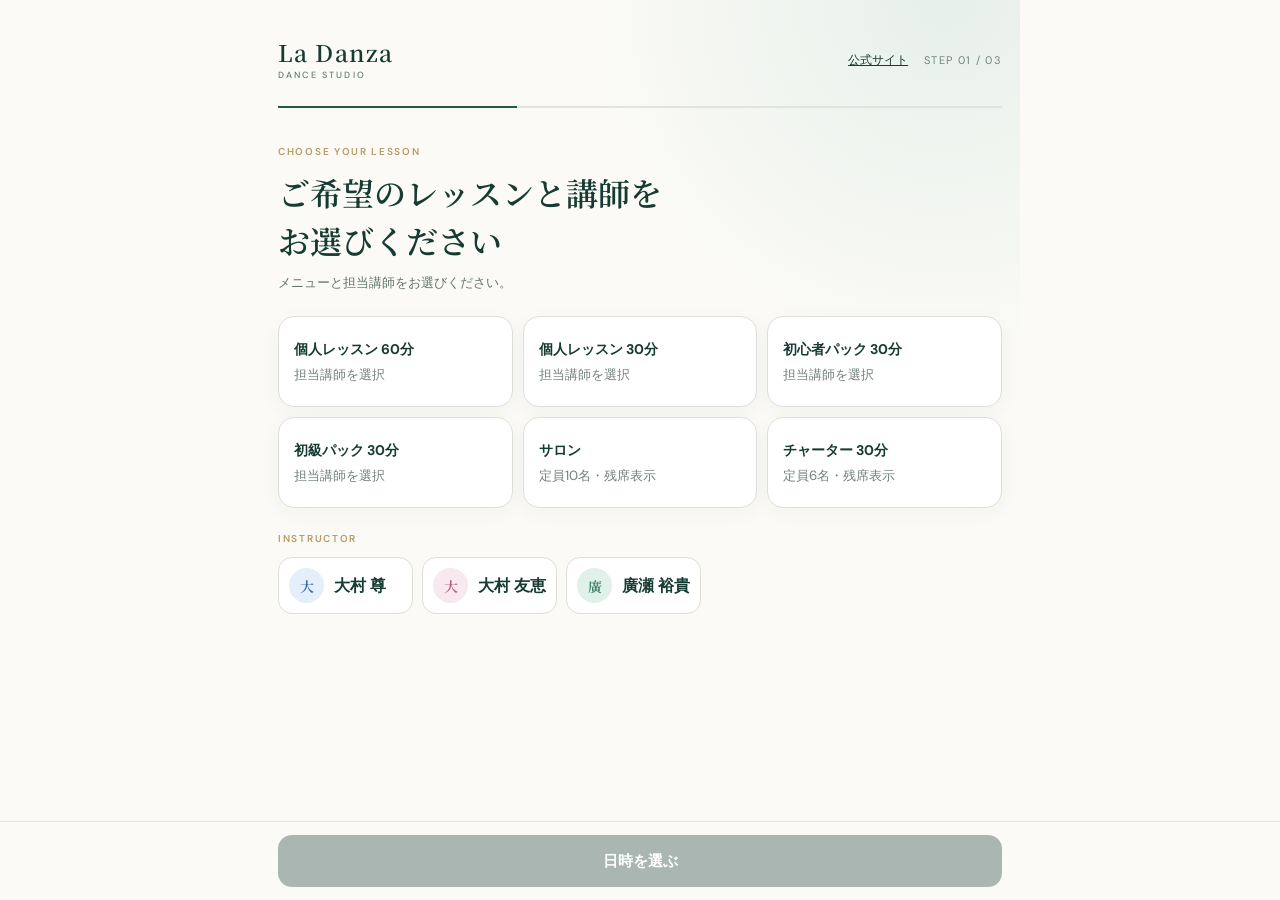
==== outputs/ladanza-flask-booking/index.html @ ddb90090 "Update booking menu options" ====
<!doctype html>
<html lang="ja">
<head>
  <meta charset="utf-8">
  <meta name="viewport" content="width=device-width,initial-scale=1,viewport-fit=cover">
  <title>La Danza｜ご予約</title>
  <style>
    @import url('https://fonts.googleapis.com/css2?family=DM+Sans:wght@400;500;600&family=Noto+Serif+JP:wght@500;600&display=swap');
    :root{--ink:#153b32;--green:#205b49;--mint:#dfece6;--ivory:#fbfaf6;--gold:#b79b62;--line:#dedfd9;--error:#963e35}
    *{box-sizing:border-box}body{margin:0;background:var(--ivory);color:var(--ink);font-family:'DM Sans',sans-serif}button,input{font:inherit}.shell{max-width:760px;margin:auto;min-height:100vh;padding:24px 18px 118px;background:radial-gradient(circle at 90% 0,#e7f0eb 0,transparent 32%)}
    header{display:flex;justify-content:space-between;align-items:center;margin-bottom:25px}.brand{font:600 23px 'Noto Serif JP';letter-spacing:.05em;color:var(--ink);text-decoration:none}.brand small{display:block;font:500 9px 'DM Sans';letter-spacing:.24em;color:#648078}.home{color:var(--ink);font-size:12px}.step{font-size:11px;letter-spacing:.12em;color:#71847e}.progress{height:2px;background:#e0e4df;margin:0 0 31px}.progress i{display:block;height:100%;width:33%;background:var(--green);transition:.3s}
    .eyebrow{color:var(--gold);font-size:10px;font-weight:600;letter-spacing:.17em;text-transform:uppercase}.panel h1,.success h1{font:600 27px/1.5 'Noto Serif JP';margin:8px 0 7px}.lead{margin:0 0 22px;color:#65756f;font-size:13px;line-height:1.8}.grid{display:grid;grid-template-columns:1fr 1fr;gap:10px}.card{border:1px solid var(--line);background:#fff;border-radius:16px;padding:15px;text-align:left;color:var(--ink);min-height:91px;cursor:pointer;box-shadow:0 5px 20px #254b3b0a}.card strong{display:block;font-size:14px}.card small{display:block;margin-top:7px;color:#72817c}.card.active,.teacher.active{border:2px solid var(--green);background:#f2f7f4}
    .teachers{display:flex;gap:9px;overflow:auto;padding:2px 0 6px}.teacher{min-width:135px;display:flex;align-items:center;gap:10px;padding:10px;border:1px solid var(--line);border-radius:14px;background:#fff;color:var(--ink)}.avatar{width:35px;height:35px;border-radius:50%;display:grid;place-items:center;background:var(--mint);font:600 14px 'Noto Serif JP'}.picker-label{margin:0 0 12px}.dates{display:grid;grid-template-columns:repeat(3,1fr);gap:9px;padding:2px 0 15px}.date{text-align:center;padding:12px 6px;border:1px solid var(--line);border-radius:14px;background:#fff;color:var(--ink);min-height:76px}.date b{display:block;font-size:17px;margin:2px 0}.date small{display:block}.date:disabled{opacity:.45}.date.active,.time.active{background:var(--green);color:#fff;border-color:var(--green)}.slot-head{display:flex;align-items:flex-end;justify-content:space-between;gap:12px;margin-bottom:15px}.slot-head h2{font:600 21px 'Noto Serif JP';margin:5px 0 0}.change-date{border:1px solid var(--line);border-radius:12px;padding:10px 12px;background:#fff;color:var(--ink);white-space:nowrap}
    .times{display:grid;grid-template-columns:repeat(3,1fr);gap:9px}.time{padding:12px 5px;border:1px solid var(--line);border-radius:12px;background:#fff;color:var(--ink)}.time:disabled{opacity:.45}.badge{display:block;font-size:9px;margin-top:4px;color:#52776b}.active .badge{color:#dcebe5}.field{margin:14px 0}.field label{display:block;font-size:12px;margin:0 0 7px}.field input[type=text],.field input[type=tel]{width:100%;padding:15px;border:1px solid var(--line);border-radius:12px;background:#fff}.consent{display:flex;align-items:flex-start;gap:10px;font-size:12px;line-height:1.7}.consent input{width:20px;height:20px;flex:0 0 auto}.consent a{color:var(--green)}
    .bottom{position:fixed;left:0;right:0;bottom:0;padding:13px 18px calc(13px + env(safe-area-inset-bottom));background:#fbfaf6ef;backdrop-filter:blur(12px);border-top:1px solid #e5e4df}.bottom-inner{max-width:724px;margin:auto;display:flex;gap:10px}.next{flex:1;border:0;border-radius:14px;padding:16px;background:var(--green);color:#fff;font-weight:600;font-size:15px;text-align:center}.next:disabled{background:#aab6b1}.back{border:1px solid var(--line);border-radius:14px;padding:0 17px;background:#fff;color:var(--ink)}.hidden{display:none!important}.summary{padding:15px;border-radius:14px;background:var(--mint);font-size:13px;line-height:1.7;margin:15px 0}.message{padding:13px;border-radius:12px;background:#f7e9e6;color:var(--error);font-size:13px;line-height:1.7;margin:0 0 18px}.loading{padding:28px 0;color:#65756f}.success{text-align:center;padding:60px 10px}.success .check{width:64px;height:64px;border-radius:50%;margin:auto;background:var(--green);color:#fff;display:grid;place-items:center;font-size:27px}
    .avatar-instructor-0{background:#e5eefb;color:#3567a8}.avatar-instructor-1{background:#f8e8ef;color:#b45b7d}.avatar-instructor-2{background:#dff1e9;color:#3f8068}@media(min-width:650px){.grid{grid-template-columns:repeat(3,1fr)}.dates{grid-template-columns:repeat(5,1fr)}.shell{padding-top:36px}.panel h1{font-size:32px}}
  </style>
</head>
<body>
<main class="shell">
  <header><a class="brand" href="/" aria-label="予約画面の最初に戻る">La Danza<small>DANCE STUDIO</small></a><div><a class="home" href="https://la-danza.studio.site/">公式サイト</a>　<span class="step">STEP <span id="stepNo">01</span> / 03</span></div></header>
  <div class="progress"><i id="bar"></i></div><div id="trialOffer" class="summary hidden">LINE友だち追加特典：20分無料体験（お1人様1回）</div><div id="message" class="message hidden" role="alert"></div>
  <section id="s1" class="panel"><span class="eyebrow">Choose your lesson</span><h1>ご希望のレッスンと講師を<br>お選びください</h1><p class="lead">メニューと担当講師をお選びください。</p><div id="menus" class="grid"></div><div id="instructorArea"><p class="eyebrow" style="margin-top:24px">Instructor</p><div id="teachers" class="teachers"></div></div></section>
  <section id="s2" class="panel hidden"><span class="eyebrow">Date &amp; time</span><h1>ご希望の日時を<br>お選びください</h1><p class="lead">本日を含む31日分の空き状況を表示します。日付を選ぶと、その日の予約可能な時間を確認できます。</p><div id="slotLoading" class="loading hidden">空き状況を確認しています…</div><div id="datePicker"><p class="eyebrow picker-label">1. 日付を選ぶ</p><div id="dates" class="dates"></div></div><div id="timePicker" class="hidden"><div class="slot-head"><div><p class="eyebrow picker-label">2. 時間を選ぶ</p><h2 id="selectedDate"></h2></div><button id="changeDate" class="change-date" type="button">日付を選び直す</button></div><div id="times" class="times"></div></div></section>
  <section id="s3" class="panel hidden"><span class="eyebrow">Your details</span><h1>ご連絡先を<br>お知らせください</h1><div id="summary" class="summary"></div><form id="form"><div class="field"><label for="name">お名前</label><input id="name" name="name" type="text" autocomplete="name" required maxlength="80" placeholder="山田 花子"></div><div class="field"><label for="phone">電話番号</label><input id="phone" name="phone" type="tel" inputmode="tel" autocomplete="tel" required placeholder="090-1234-5678"></div><label class="consent"><input id="privacy" name="privacy_consent" type="checkbox" required><span><a href="/privacy" target="_blank" rel="noopener">個人情報の取り扱い</a>を確認し、予約に必要な情報をLa Danzaが利用することに同意します。</span></label></form></section>
  <section id="success" class="success hidden"><div class="check">✓</div><h1>ご予約が完了しました</h1><p id="reservationNo" style="font-weight:600"></p><p id="doneText" class="lead"></p><a id="cancelLink" class="next" style="display:block;text-decoration:none">予約内容を確認・キャンセルする</a></section>
</main>
<div id="bottom" class="bottom"><div class="bottom-inner"><button id="back" class="back hidden" type="button">戻る</button><button id="next" class="next" type="button" disabled>日時を選ぶ</button></div></div>
<script>
const params=new URLSearchParams(location.search),source=params.get('source')==='line'?'line':'website',trialOffer=source==='line'&&params.get('trial')==='1';
const publicMenus=['個人レッスン 60分','個人レッスン 30分','初心者パック 30分','初級パック 30分','サロン','チャーター 30分'];
const menus=trialOffer?[...publicMenus,'無料体験 20分']:publicMenus;
const groupMenus=new Set(['サロン','チャーター 30分']);
const teachers=['大村 尊','大村 友恵','廣瀬 裕貴'];
const requestKey=crypto.randomUUID?crypto.randomUUID():`${Date.now()}-${Math.random().toString(36).slice(2)}-${Math.random().toString(36).slice(2)}`;
let state={step:1,menu:null,teacher:null,slot:null,slots:[]};
const $=s=>document.querySelector(s),parseDate=s=>new Date(s.length===10?s+'T00:00:00+09:00':s),fmt=d=>new Intl.DateTimeFormat('ja-JP',{month:'long',day:'numeric',weekday:'short'}).format(d),weekday=d=>new Intl.DateTimeFormat('ja-JP',{weekday:'short'}).format(d);
const showMessage=text=>{$('#message').textContent=text;$('#message').classList.toggle('hidden',!text)};
$('#menus').innerHTML=menus.map(m=>`<button type="button" class="card" data-menu="${m}" aria-pressed="false"><strong>${m}</strong><small>${m==='サロン'?'定員10名・残席表示':m==='チャーター 30分'?'定員6名・残席表示':'担当講師を選択'}</small></button>`).join('');
$('#teachers').innerHTML=teachers.map((t,i)=>`<button type="button" class="teacher" data-teacher="${t}" aria-pressed="false"><span class="avatar avatar-instructor-${i}">${t[0]}</span><strong>${t}</strong></button>`).join('');
if(trialOffer){const trialButton=$('[data-menu="無料体験 20分"]');$('#trialOffer').classList.remove('hidden');chooseMenu('無料体験 20分');select('[data-menu]',trialButton);update()}
document.addEventListener('click',e=>{const b=e.target.closest('[data-menu],[data-teacher],[data-slot],[data-date]');if(!b)return;if(b.dataset.menu){chooseMenu(b.dataset.menu);select('[data-menu]',b)}if(b.dataset.teacher){state.teacher=b.dataset.teacher;state.slot=null;select('[data-teacher]',b)}if(b.dataset.date){state.slot=null;showTimeSelection(b.dataset.date);select('[data-date]',b)}if(b.dataset.slot){state.slot=state.slots.find(x=>String(x.id)===b.dataset.slot);select('[data-slot]',b)}update()});
function chooseMenu(menu){const wasGroup=groupMenus.has(state.menu);state.menu=menu;state.slot=null;if(groupMenus.has(menu)){state.teacher='スタジオ主催';$('#instructorArea').classList.add('hidden');document.querySelectorAll('[data-teacher]').forEach(x=>{x.classList.remove('active');x.setAttribute('aria-pressed','false')})}else{$('#instructorArea').classList.remove('hidden');if(wasGroup)state.teacher=null}}
function select(q,b){document.querySelectorAll(q).forEach(x=>{x.classList.remove('active');x.setAttribute('aria-pressed','false')});b.classList.add('active');b.setAttribute('aria-pressed','true')}
function update(){if(state.step===1)$('#next').disabled=!(state.menu&&state.teacher);if(state.step===2)$('#next').disabled=!state.slot}
async function loadSlots(){state.slot=null;state.slots=[];showMessage('');$('#dates').innerHTML='';$('#times').innerHTML='';$('#datePicker').classList.remove('hidden');$('#timePicker').classList.add('hidden');$('#slotLoading').classList.remove('hidden');$('#next').disabled=true;const q=new URLSearchParams({menu:state.menu,instructor:state.teacher,days:'31'});try{const r=await fetch('/api/slots?'+q);const body=await r.json().catch(()=>({}));if(!r.ok)throw new Error(body.detail||'空き状況を取得できませんでした');state.slots=body;const days=[...new Set(state.slots.map(s=>s.starts_at.slice(0,10)))];$('#dates').innerHTML=days.length?days.map(d=>{const available=state.slots.some(s=>s.starts_at.startsWith(d)&&s.available);return `<button type="button" class="date" data-date="${d}" ${available?'':'disabled'} aria-pressed="false"><small>${weekday(parseDate(d))}</small><b>${parseDate(d).getMonth()+1}/${parseDate(d).getDate()}</b><small>${available?'空きあり':'空きなし'}</small></button>`}).join(''):'<p class="lead">現在ご予約可能な枠はありません。</p>'}catch(e){showMessage(e.message+'。架空の空き枠は表示していません。時間をおいて再度お試しください。')}finally{$('#slotLoading').classList.add('hidden')}}
function showTimeSelection(day){const list=state.slots.filter(s=>s.starts_at.startsWith(day));$('#selectedDate').textContent=fmt(parseDate(day));$('#times').innerHTML=list.map(s=>`<button type="button" class="time" data-slot="${s.id}" ${s.available?'':'disabled'} aria-pressed="false">${s.starts_at.slice(11,16)}〜<span class="badge">${s.available?(s.capacity>1?'残り'+s.remaining+'名':'予約可能'):'満員・受付終了'}</span></button>`).join('');$('#datePicker').classList.add('hidden');$('#timePicker').classList.remove('hidden')}
$('#changeDate').onclick=()=>{state.slot=null;$('#times').innerHTML='';$('#timePicker').classList.add('hidden');$('#datePicker').classList.remove('hidden');document.querySelectorAll('[data-date]').forEach(x=>{x.classList.remove('active');x.setAttribute('aria-pressed','false')});update()};
function go(n){showMessage('');state.step=n;['s1','s2','s3'].forEach((id,i)=>$('#'+id).classList.toggle('hidden',i!==n-1));$('#stepNo').textContent='0'+n;$('#bar').style.width=(n/3*100)+'%';$('#back').classList.toggle('hidden',n===1);$('#next').textContent=n===1?'日時を選ぶ':n===2?'お客様情報へ':'予約を確定する';if(n===1)update();if(n===2)loadSlots();if(n===3){$('#summary').textContent=`${state.menu}｜${state.teacher}｜${fmt(parseDate(state.slot.starts_at))} ${state.slot.starts_at.slice(11,16)}`;$('#next').disabled=false}}
$('#next').onclick=async()=>{if(state.step<3)return go(state.step+1);if(!$('#form').reportValidity())return;$('#next').disabled=true;$('#next').textContent='予約しています…';showMessage('');const data=Object.fromEntries(new FormData($('#form')));data.privacy_consent=$('#privacy').checked;data.request_key=requestKey;data.source=source;data.starts_at=state.slot.starts_at;data.menu=state.menu;data.instructor=state.teacher;try{const r=await fetch('/api/bookings',{method:'POST',headers:{'Content-Type':'application/json'},body:JSON.stringify(data)});const body=await r.json().catch(()=>({}));if(!r.ok)throw new Error(body.detail||'予約できませんでした');$('#s3').classList.add('hidden');$('#success').classList.remove('hidden');$('#bottom').classList.add('hidden');$('#reservationNo').textContent='予約番号: '+body.reservation_number;$('#doneText').textContent=`${fmt(parseDate(body.starts_at))} ${body.starts_at.slice(11,16)} にお待ちしています。`;$('#cancelLink').href=body.reservation_url}catch(e){showMessage(e.message);$('#next').disabled=false;$('#next').textContent='予約を確定する'}};
$('#back').onclick=()=>go(state.step-1);
</script>
</body>
</html>
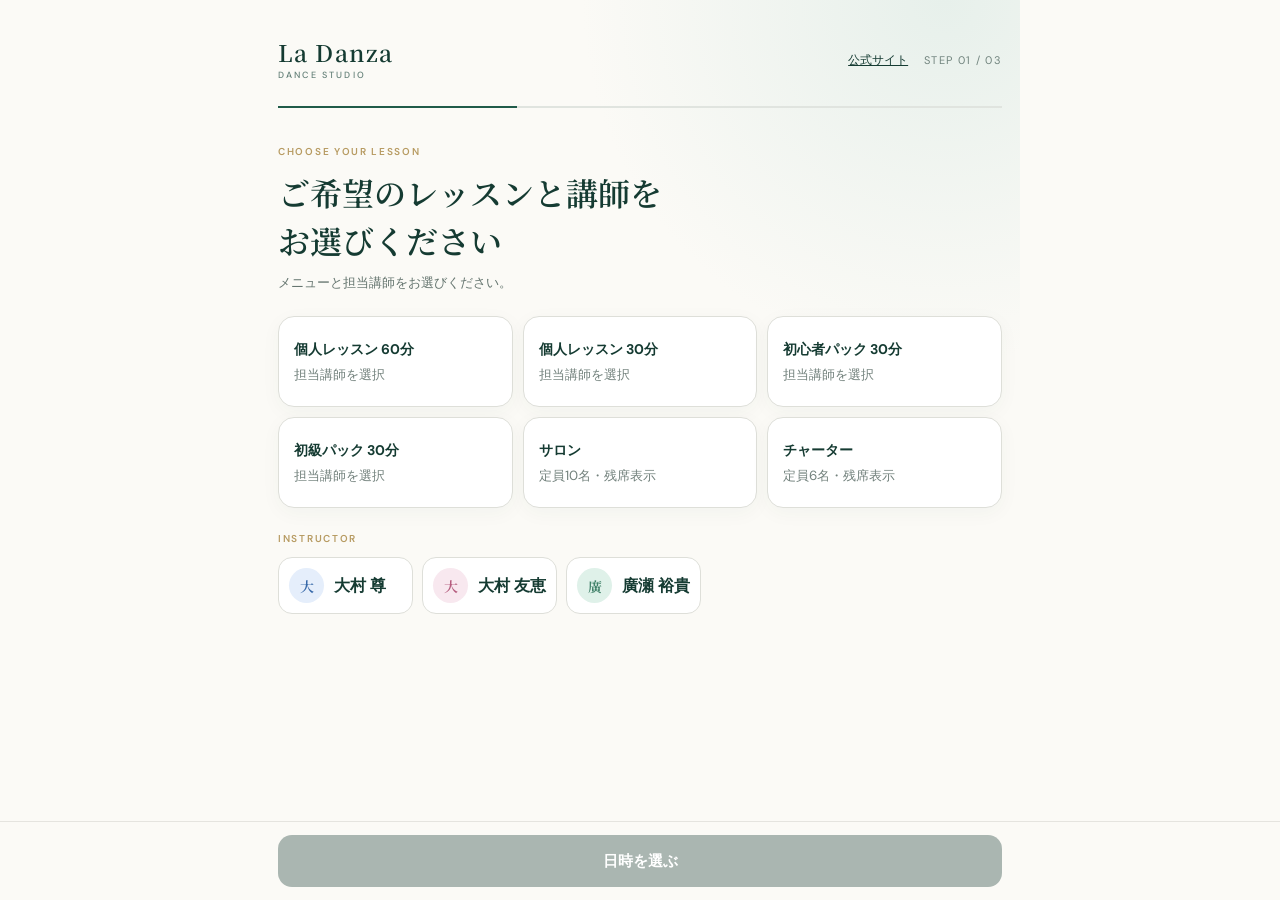
==== commit 0999aa5b: "Show charter menu without duration" ====
--- a/outputs/ladanza-flask-booking/index.html
+++ b/outputs/ladanza-flask-booking/index.html
@@ -31,12 +31,13 @@
 const publicMenus=['個人レッスン 60分','個人レッスン 30分','初心者パック 30分','初級パック 30分','サロン','チャーター 30分'];
 const menus=trialOffer?[...publicMenus,'無料体験 20分']:publicMenus;
 const groupMenus=new Set(['サロン','チャーター 30分']);
+const menuLabels={'チャーター 30分':'チャーター'};
 const teachers=['大村 尊','大村 友恵','廣瀬 裕貴'];
 const requestKey=crypto.randomUUID?crypto.randomUUID():`${Date.now()}-${Math.random().toString(36).slice(2)}-${Math.random().toString(36).slice(2)}`;
 let state={step:1,menu:null,teacher:null,slot:null,slots:[]};
 const $=s=>document.querySelector(s),parseDate=s=>new Date(s.length===10?s+'T00:00:00+09:00':s),fmt=d=>new Intl.DateTimeFormat('ja-JP',{month:'long',day:'numeric',weekday:'short'}).format(d),weekday=d=>new Intl.DateTimeFormat('ja-JP',{weekday:'short'}).format(d);
 const showMessage=text=>{$('#message').textContent=text;$('#message').classList.toggle('hidden',!text)};
-$('#menus').innerHTML=menus.map(m=>`<button type="button" class="card" data-menu="${m}" aria-pressed="false"><strong>${m}</strong><small>${m==='サロン'?'定員10名・残席表示':m==='チャーター 30分'?'定員6名・残席表示':'担当講師を選択'}</small></button>`).join('');
+$('#menus').innerHTML=menus.map(m=>`<button type="button" class="card" data-menu="${m}" aria-pressed="false"><strong>${menuLabels[m]||m}</strong><small>${m==='サロン'?'定員10名・残席表示':m==='チャーター 30分'?'定員6名・残席表示':'担当講師を選択'}</small></button>`).join('');
 $('#teachers').innerHTML=teachers.map((t,i)=>`<button type="button" class="teacher" data-teacher="${t}" aria-pressed="false"><span class="avatar avatar-instructor-${i}">${t[0]}</span><strong>${t}</strong></button>`).join('');
 if(trialOffer){const trialButton=$('[data-menu="無料体験 20分"]');$('#trialOffer').classList.remove('hidden');chooseMenu('無料体験 20分');select('[data-menu]',trialButton);update()}
 document.addEventListener('click',e=>{const b=e.target.closest('[data-menu],[data-teacher],[data-slot],[data-date]');if(!b)return;if(b.dataset.menu){chooseMenu(b.dataset.menu);select('[data-menu]',b)}if(b.dataset.teacher){state.teacher=b.dataset.teacher;state.slot=null;select('[data-teacher]',b)}if(b.dataset.date){state.slot=null;showTimeSelection(b.dataset.date);select('[data-date]',b)}if(b.dataset.slot){state.slot=state.slots.find(x=>String(x.id)===b.dataset.slot);select('[data-slot]',b)}update()});
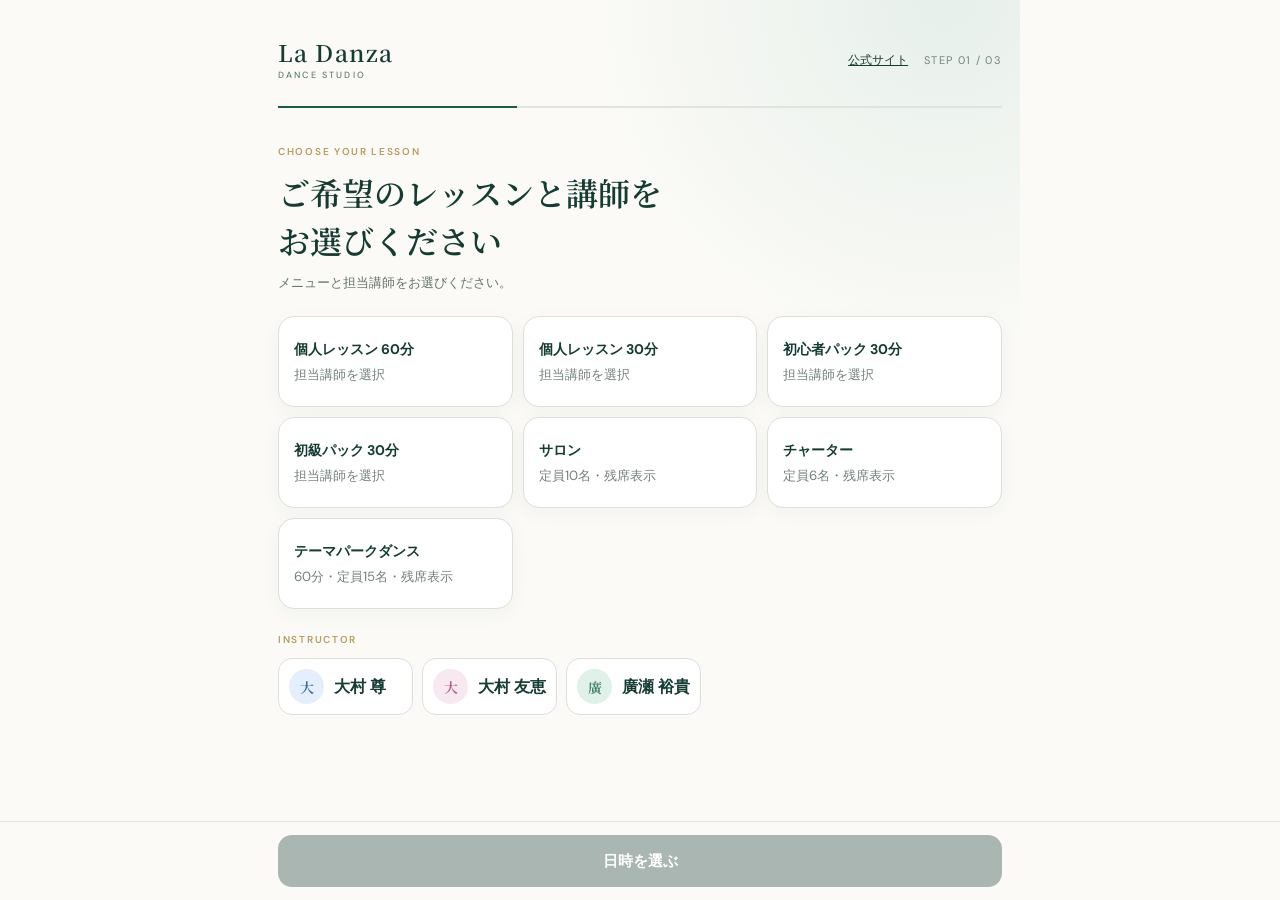
==== commit 481b81a4: "Update index.html for theme park dance" ====
--- a/outputs/ladanza-flask-booking/index.html
+++ b/outputs/ladanza-flask-booking/index.html
@@ -28,16 +28,16 @@
 <div id="bottom" class="bottom"><div class="bottom-inner"><button id="back" class="back hidden" type="button">戻る</button><button id="next" class="next" type="button" disabled>日時を選ぶ</button></div></div>
 <script>
 const params=new URLSearchParams(location.search),source=params.get('source')==='line'?'line':'website',trialOffer=source==='line'&&params.get('trial')==='1';
-const publicMenus=['個人レッスン 60分','個人レッスン 30分','初心者パック 30分','初級パック 30分','サロン','チャーター 30分'];
+const publicMenus=['個人レッスン 60分','個人レッスン 30分','初心者パック 30分','初級パック 30分','サロン','チャーター 30分','テーマパークダンス 60分'];
 const menus=trialOffer?[...publicMenus,'無料体験 20分']:publicMenus;
-const groupMenus=new Set(['サロン','チャーター 30分']);
-const menuLabels={'チャーター 30分':'チャーター'};
+const groupMenus=new Set(['サロン','チャーター 30分','テーマパークダンス 60分']);
+const menuLabels={'チャーター 30分':'チャーター','テーマパークダンス 60分':'テーマパークダンス'};
 const teachers=['大村 尊','大村 友恵','廣瀬 裕貴'];
 const requestKey=crypto.randomUUID?crypto.randomUUID():`${Date.now()}-${Math.random().toString(36).slice(2)}-${Math.random().toString(36).slice(2)}`;
 let state={step:1,menu:null,teacher:null,slot:null,slots:[]};
 const $=s=>document.querySelector(s),parseDate=s=>new Date(s.length===10?s+'T00:00:00+09:00':s),fmt=d=>new Intl.DateTimeFormat('ja-JP',{month:'long',day:'numeric',weekday:'short'}).format(d),weekday=d=>new Intl.DateTimeFormat('ja-JP',{weekday:'short'}).format(d);
 const showMessage=text=>{$('#message').textContent=text;$('#message').classList.toggle('hidden',!text)};
-$('#menus').innerHTML=menus.map(m=>`<button type="button" class="card" data-menu="${m}" aria-pressed="false"><strong>${menuLabels[m]||m}</strong><small>${m==='サロン'?'定員10名・残席表示':m==='チャーター 30分'?'定員6名・残席表示':'担当講師を選択'}</small></button>`).join('');
+$('#menus').innerHTML=menus.map(m=>`<button type="button" class="card" data-menu="${m}" aria-pressed="false"><strong>${menuLabels[m]||m}</strong><small>${m==='サロン'?'定員10名・残席表示':m==='チャーター 30分'?'定員6名・残席表示':m==='テーマパークダンス 60分'?'60分・定員15名・残席表示':'担当講師を選択'}</small></button>`).join('');
 $('#teachers').innerHTML=teachers.map((t,i)=>`<button type="button" class="teacher" data-teacher="${t}" aria-pressed="false"><span class="avatar avatar-instructor-${i}">${t[0]}</span><strong>${t}</strong></button>`).join('');
 if(trialOffer){const trialButton=$('[data-menu="無料体験 20分"]');$('#trialOffer').classList.remove('hidden');chooseMenu('無料体験 20分');select('[data-menu]',trialButton);update()}
 document.addEventListener('click',e=>{const b=e.target.closest('[data-menu],[data-teacher],[data-slot],[data-date]');if(!b)return;if(b.dataset.menu){chooseMenu(b.dataset.menu);select('[data-menu]',b)}if(b.dataset.teacher){state.teacher=b.dataset.teacher;state.slot=null;select('[data-teacher]',b)}if(b.dataset.date){state.slot=null;showTimeSelection(b.dataset.date);select('[data-date]',b)}if(b.dataset.slot){state.slot=state.slots.find(x=>String(x.id)===b.dataset.slot);select('[data-slot]',b)}update()});
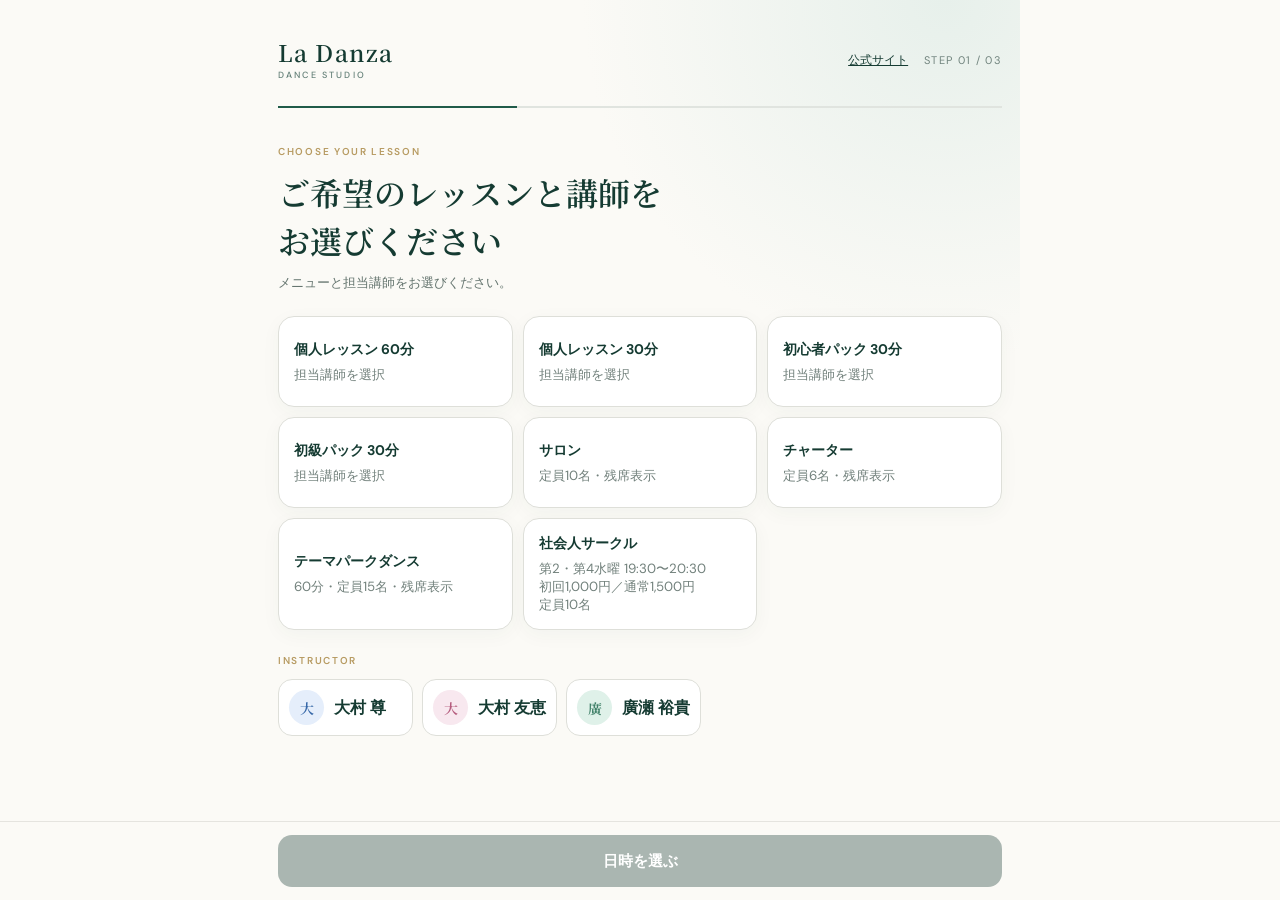
==== commit 757b7854: "Add adult dance circle: second/fourth Wednesdays 19:30, capacity 10" ====
--- a/outputs/ladanza-flask-booking/index.html
+++ b/outputs/ladanza-flask-booking/index.html
@@ -28,16 +28,16 @@
 <div id="bottom" class="bottom"><div class="bottom-inner"><button id="back" class="back hidden" type="button">戻る</button><button id="next" class="next" type="button" disabled>日時を選ぶ</button></div></div>
 <script>
 const params=new URLSearchParams(location.search),source=params.get('source')==='line'?'line':'website',trialOffer=source==='line'&&params.get('trial')==='1';
-const publicMenus=['個人レッスン 60分','個人レッスン 30分','初心者パック 30分','初級パック 30分','サロン','チャーター 30分','テーマパークダンス 60分'];
+const publicMenus=['個人レッスン 60分','個人レッスン 30分','初心者パック 30分','初級パック 30分','サロン','チャーター 30分','テーマパークダンス 60分','社会人サークル 60分'];
 const menus=trialOffer?[...publicMenus,'無料体験 20分']:publicMenus;
-const groupMenus=new Set(['サロン','チャーター 30分','テーマパークダンス 60分']);
-const menuLabels={'チャーター 30分':'チャーター','テーマパークダンス 60分':'テーマパークダンス'};
+const groupMenus=new Set(['サロン','チャーター 30分','テーマパークダンス 60分','社会人サークル 60分']);
+const menuLabels={'チャーター 30分':'チャーター','テーマパークダンス 60分':'テーマパークダンス','社会人サークル 60分':'社会人サークル'};
 const teachers=['大村 尊','大村 友恵','廣瀬 裕貴'];
 const requestKey=crypto.randomUUID?crypto.randomUUID():`${Date.now()}-${Math.random().toString(36).slice(2)}-${Math.random().toString(36).slice(2)}`;
 let state={step:1,menu:null,teacher:null,slot:null,slots:[]};
 const $=s=>document.querySelector(s),parseDate=s=>new Date(s.length===10?s+'T00:00:00+09:00':s),fmt=d=>new Intl.DateTimeFormat('ja-JP',{month:'long',day:'numeric',weekday:'short'}).format(d),weekday=d=>new Intl.DateTimeFormat('ja-JP',{weekday:'short'}).format(d);
 const showMessage=text=>{$('#message').textContent=text;$('#message').classList.toggle('hidden',!text)};
-$('#menus').innerHTML=menus.map(m=>`<button type="button" class="card" data-menu="${m}" aria-pressed="false"><strong>${menuLabels[m]||m}</strong><small>${m==='サロン'?'定員10名・残席表示':m==='チャーター 30分'?'定員6名・残席表示':m==='テーマパークダンス 60分'?'60分・定員15名・残席表示':'担当講師を選択'}</small></button>`).join('');
+$('#menus').innerHTML=menus.map(m=>`<button type="button" class="card" data-menu="${m}" aria-pressed="false"><strong>${menuLabels[m]||m}</strong><small>${m==='社会人サークル 60分'?'第2・第4水曜 19:30〜20:30<br>初回1,000円／通常1,500円<br>定員10名':m==='サロン'?'定員10名・残席表示':m==='チャーター 30分'?'定員6名・残席表示':m==='テーマパークダンス 60分'?'60分・定員15名・残席表示':'担当講師を選択'}</small></button>`).join('');
 $('#teachers').innerHTML=teachers.map((t,i)=>`<button type="button" class="teacher" data-teacher="${t}" aria-pressed="false"><span class="avatar avatar-instructor-${i}">${t[0]}</span><strong>${t}</strong></button>`).join('');
 if(trialOffer){const trialButton=$('[data-menu="無料体験 20分"]');$('#trialOffer').classList.remove('hidden');chooseMenu('無料体験 20分');select('[data-menu]',trialButton);update()}
 document.addEventListener('click',e=>{const b=e.target.closest('[data-menu],[data-teacher],[data-slot],[data-date]');if(!b)return;if(b.dataset.menu){chooseMenu(b.dataset.menu);select('[data-menu]',b)}if(b.dataset.teacher){state.teacher=b.dataset.teacher;state.slot=null;select('[data-teacher]',b)}if(b.dataset.date){state.slot=null;showTimeSelection(b.dataset.date);select('[data-date]',b)}if(b.dataset.slot){state.slot=state.slots.find(x=>String(x.id)===b.dataset.slot);select('[data-slot]',b)}update()});
@@ -47,9 +47,10 @@
 async function loadSlots(){state.slot=null;state.slots=[];showMessage('');$('#dates').innerHTML='';$('#times').innerHTML='';$('#datePicker').classList.remove('hidden');$('#timePicker').classList.add('hidden');$('#slotLoading').classList.remove('hidden');$('#next').disabled=true;const q=new URLSearchParams({menu:state.menu,instructor:state.teacher,days:'31'});try{const r=await fetch('/api/slots?'+q);const body=await r.json().catch(()=>({}));if(!r.ok)throw new Error(body.detail||'空き状況を取得できませんでした');state.slots=body;const days=[...new Set(state.slots.map(s=>s.starts_at.slice(0,10)))];$('#dates').innerHTML=days.length?days.map(d=>{const available=state.slots.some(s=>s.starts_at.startsWith(d)&&s.available);return `<button type="button" class="date" data-date="${d}" ${available?'':'disabled'} aria-pressed="false"><small>${weekday(parseDate(d))}</small><b>${parseDate(d).getMonth()+1}/${parseDate(d).getDate()}</b><small>${available?'空きあり':'空きなし'}</small></button>`}).join(''):'<p class="lead">現在ご予約可能な枠はありません。</p>'}catch(e){showMessage(e.message+'。架空の空き枠は表示していません。時間をおいて再度お試しください。')}finally{$('#slotLoading').classList.add('hidden')}}
 function showTimeSelection(day){const list=state.slots.filter(s=>s.starts_at.startsWith(day));$('#selectedDate').textContent=fmt(parseDate(day));$('#times').innerHTML=list.map(s=>`<button type="button" class="time" data-slot="${s.id}" ${s.available?'':'disabled'} aria-pressed="false">${s.starts_at.slice(11,16)}〜<span class="badge">${s.available?(s.capacity>1?'残り'+s.remaining+'名':'予約可能'):'満員・受付終了'}</span></button>`).join('');$('#datePicker').classList.add('hidden');$('#timePicker').classList.remove('hidden')}
 $('#changeDate').onclick=()=>{state.slot=null;$('#times').innerHTML='';$('#timePicker').classList.add('hidden');$('#datePicker').classList.remove('hidden');document.querySelectorAll('[data-date]').forEach(x=>{x.classList.remove('active');x.setAttribute('aria-pressed','false')});update()};
-function go(n){showMessage('');state.step=n;['s1','s2','s3'].forEach((id,i)=>$('#'+id).classList.toggle('hidden',i!==n-1));$('#stepNo').textContent='0'+n;$('#bar').style.width=(n/3*100)+'%';$('#back').classList.toggle('hidden',n===1);$('#next').textContent=n===1?'日時を選ぶ':n===2?'お客様情報へ':'予約を確定する';if(n===1)update();if(n===2)loadSlots();if(n===3){$('#summary').textContent=`${state.menu}｜${state.teacher}｜${fmt(parseDate(state.slot.starts_at))} ${state.slot.starts_at.slice(11,16)}`;$('#next').disabled=false}}
+function go(n){showMessage('');state.step=n;['s1','s2','s3'].forEach((id,i)=>$('#'+id).classList.toggle('hidden',i!==n-1));$('#stepNo').textContent='0'+n;$('#bar').style.width=(n/3*100)+'%';$('#back').classList.toggle('hidden',n===1);$('#next').textContent=n===1?'日時を選ぶ':n===2?'お客様情報へ':'予約を確定する';if(n===1)update();if(n===2)loadSlots();if(n===3){$('#summary').textContent=`${menuLabels[state.menu]||state.menu}｜${state.teacher}｜${fmt(parseDate(state.slot.starts_at))} ${state.slot.starts_at.slice(11,16)}${state.menu==='社会人サークル 60分'?'〜'+new Intl.DateTimeFormat('ja-JP',{hour:'2-digit',minute:'2-digit',hour12:false,timeZone:'Asia/Tokyo'}).format(new Date(new Date(state.slot.starts_at).getTime()+state.slot.duration_minutes*60000))+'｜初回1,000円／通常1,500円':''}`;$('#next').disabled=false}}
 $('#next').onclick=async()=>{if(state.step<3)return go(state.step+1);if(!$('#form').reportValidity())return;$('#next').disabled=true;$('#next').textContent='予約しています…';showMessage('');const data=Object.fromEntries(new FormData($('#form')));data.privacy_consent=$('#privacy').checked;data.request_key=requestKey;data.source=source;data.starts_at=state.slot.starts_at;data.menu=state.menu;data.instructor=state.teacher;try{const r=await fetch('/api/bookings',{method:'POST',headers:{'Content-Type':'application/json'},body:JSON.stringify(data)});const body=await r.json().catch(()=>({}));if(!r.ok)throw new Error(body.detail||'予約できませんでした');$('#s3').classList.add('hidden');$('#success').classList.remove('hidden');$('#bottom').classList.add('hidden');$('#reservationNo').textContent='予約番号: '+body.reservation_number;$('#doneText').textContent=`${fmt(parseDate(body.starts_at))} ${body.starts_at.slice(11,16)} にお待ちしています。`;$('#cancelLink').href=body.reservation_url}catch(e){showMessage(e.message);$('#next').disabled=false;$('#next').textContent='予約を確定する'}};
 $('#back').onclick=()=>go(state.step-1);
 </script>
 </body>
 </html>
+
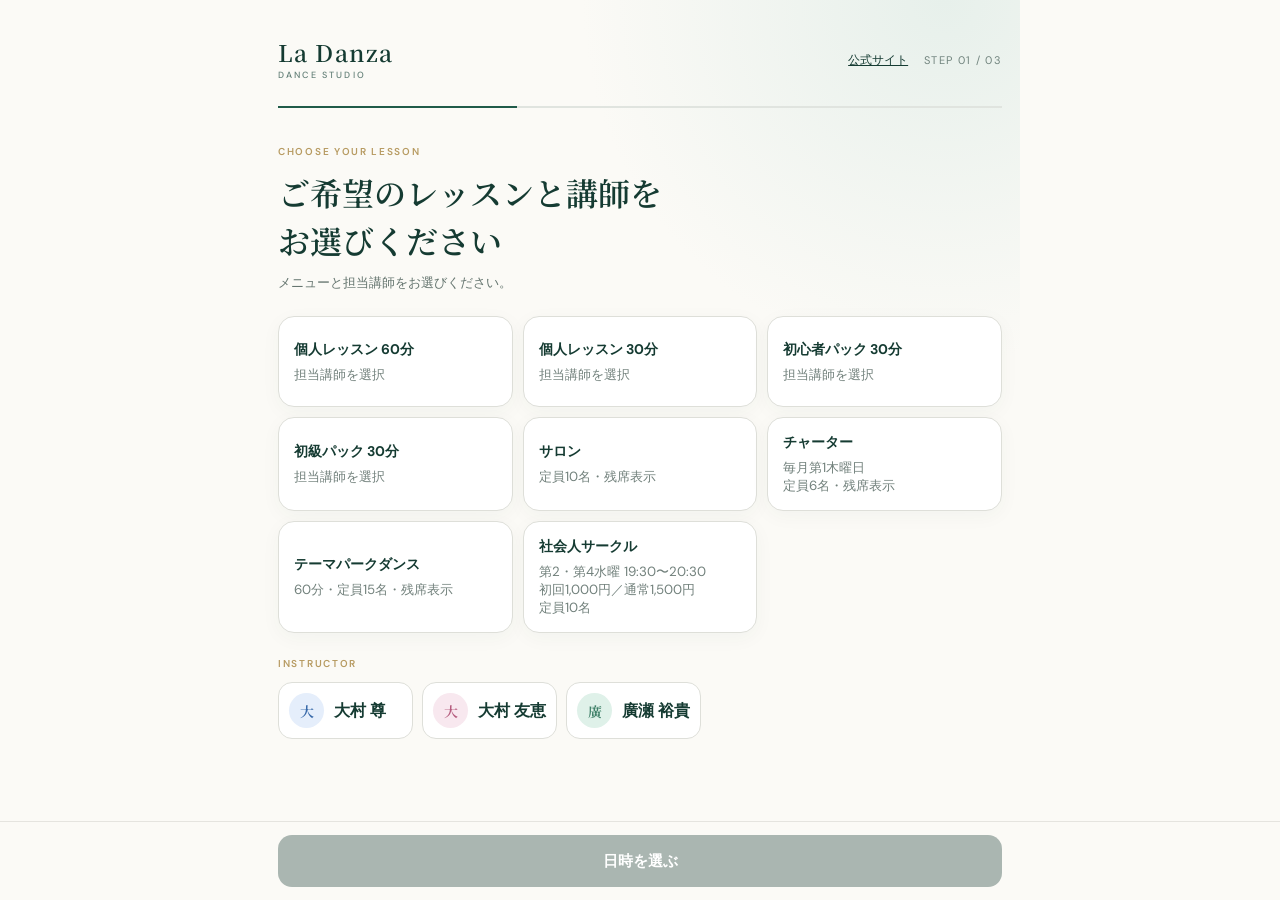
==== commit 58ff5c87: "Add admin daily reservation overview and restrict charter to first Thursdays Show authenticated cale" ====
--- a/outputs/ladanza-flask-booking/index.html
+++ b/outputs/ladanza-flask-booking/index.html
@@ -37,7 +37,7 @@
 let state={step:1,menu:null,teacher:null,slot:null,slots:[]};
 const $=s=>document.querySelector(s),parseDate=s=>new Date(s.length===10?s+'T00:00:00+09:00':s),fmt=d=>new Intl.DateTimeFormat('ja-JP',{month:'long',day:'numeric',weekday:'short'}).format(d),weekday=d=>new Intl.DateTimeFormat('ja-JP',{weekday:'short'}).format(d);
 const showMessage=text=>{$('#message').textContent=text;$('#message').classList.toggle('hidden',!text)};
-$('#menus').innerHTML=menus.map(m=>`<button type="button" class="card" data-menu="${m}" aria-pressed="false"><strong>${menuLabels[m]||m}</strong><small>${m==='社会人サークル 60分'?'第2・第4水曜 19:30〜20:30<br>初回1,000円／通常1,500円<br>定員10名':m==='サロン'?'定員10名・残席表示':m==='チャーター 30分'?'定員6名・残席表示':m==='テーマパークダンス 60分'?'60分・定員15名・残席表示':'担当講師を選択'}</small></button>`).join('');
+$('#menus').innerHTML=menus.map(m=>`<button type="button" class="card" data-menu="${m}" aria-pressed="false"><strong>${menuLabels[m]||m}</strong><small>${m==='社会人サークル 60分'?'第2・第4水曜 19:30〜20:30<br>初回1,000円／通常1,500円<br>定員10名':m==='サロン'?'定員10名・残席表示':m==='チャーター 30分'?'毎月第1木曜日<br>定員6名・残席表示':m==='テーマパークダンス 60分'?'60分・定員15名・残席表示':'担当講師を選択'}</small></button>`).join('');
 $('#teachers').innerHTML=teachers.map((t,i)=>`<button type="button" class="teacher" data-teacher="${t}" aria-pressed="false"><span class="avatar avatar-instructor-${i}">${t[0]}</span><strong>${t}</strong></button>`).join('');
 if(trialOffer){const trialButton=$('[data-menu="無料体験 20分"]');$('#trialOffer').classList.remove('hidden');chooseMenu('無料体験 20分');select('[data-menu]',trialButton);update()}
 document.addEventListener('click',e=>{const b=e.target.closest('[data-menu],[data-teacher],[data-slot],[data-date]');if(!b)return;if(b.dataset.menu){chooseMenu(b.dataset.menu);select('[data-menu]',b)}if(b.dataset.teacher){state.teacher=b.dataset.teacher;state.slot=null;select('[data-teacher]',b)}if(b.dataset.date){state.slot=null;showTimeSelection(b.dataset.date);select('[data-date]',b)}if(b.dataset.slot){state.slot=state.slots.find(x=>String(x.id)===b.dataset.slot);select('[data-slot]',b)}update()});
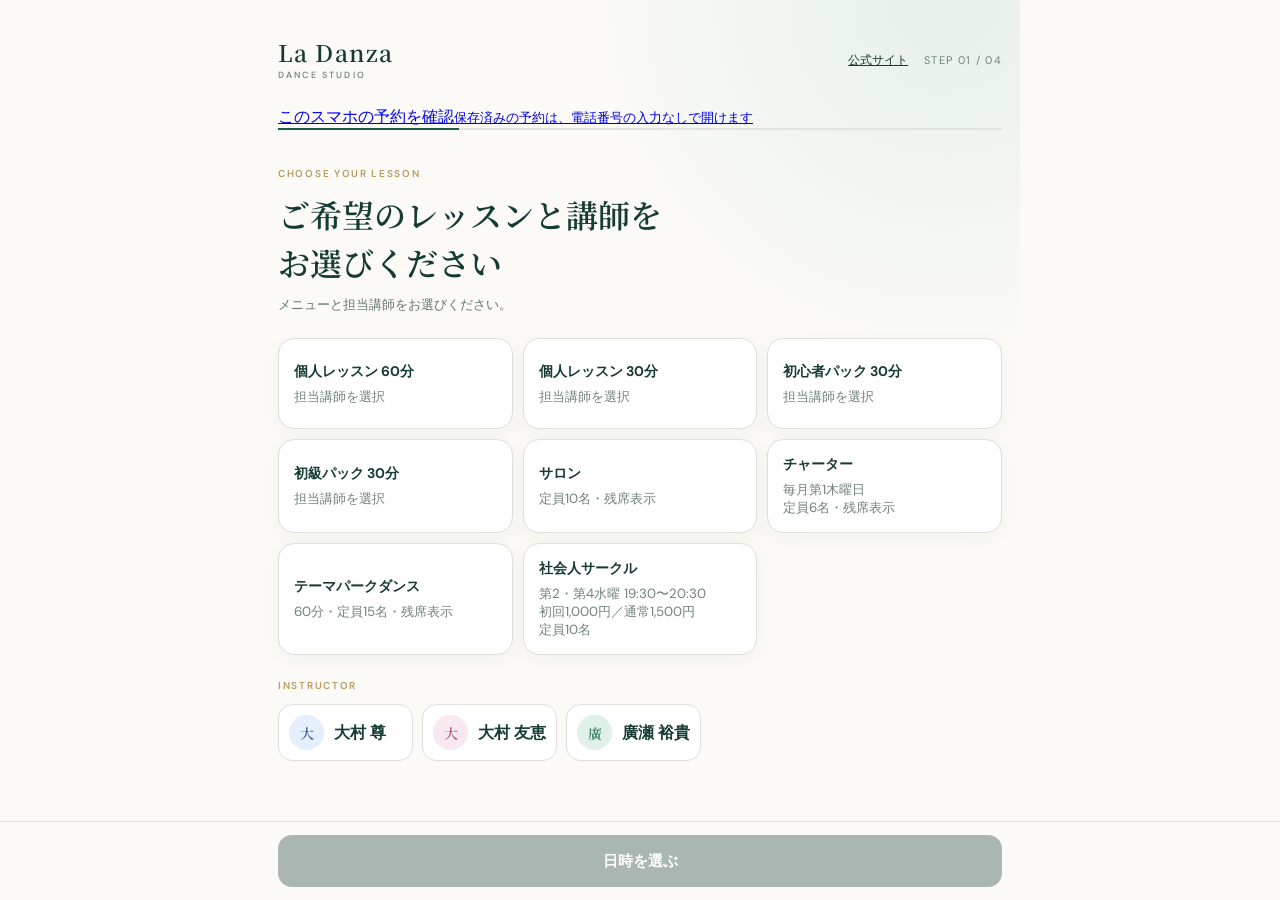
==== commit 64a02426: "Make La Danza reservations accessible without re-entering a phone number Save private confirmation l" ====
--- a/outputs/ladanza-flask-booking/index.html
+++ b/outputs/ladanza-flask-booking/index.html
@@ -4,11 +4,14 @@
   <meta charset="utf-8">
   <meta name="viewport" content="width=device-width,initial-scale=1,viewport-fit=cover">
   <title>La Danza｜ご予約</title>
+  <meta name="referrer" content="no-referrer">
+  <link rel="stylesheet" href="/reservation-tools.css?v=1">
+  <script src="/reservation-tools.js?v=1"></script>
   <style>
     @import url('https://fonts.googleapis.com/css2?family=DM+Sans:wght@400;500;600&family=Noto+Serif+JP:wght@500;600&display=swap');
     :root{--ink:#153b32;--green:#205b49;--mint:#dfece6;--ivory:#fbfaf6;--gold:#b79b62;--line:#dedfd9;--error:#963e35}
     *{box-sizing:border-box}body{margin:0;background:var(--ivory);color:var(--ink);font-family:'DM Sans',sans-serif}button,input{font:inherit}.shell{max-width:760px;margin:auto;min-height:100vh;padding:24px 18px 118px;background:radial-gradient(circle at 90% 0,#e7f0eb 0,transparent 32%)}
-    header{display:flex;justify-content:space-between;align-items:center;margin-bottom:25px}.brand{font:600 23px 'Noto Serif JP';letter-spacing:.05em;color:var(--ink);text-decoration:none}.brand small{display:block;font:500 9px 'DM Sans';letter-spacing:.24em;color:#648078}.home{color:var(--ink);font-size:12px}.step{font-size:11px;letter-spacing:.12em;color:#71847e}.progress{height:2px;background:#e0e4df;margin:0 0 31px}.progress i{display:block;height:100%;width:33%;background:var(--green);transition:.3s}
+    header{display:flex;justify-content:space-between;align-items:center;margin-bottom:25px}.brand{font:600 23px 'Noto Serif JP';letter-spacing:.05em;color:var(--ink);text-decoration:none}.brand small{display:block;font:500 9px 'DM Sans';letter-spacing:.24em;color:#648078}.home{color:var(--ink);font-size:12px}.step{font-size:11px;letter-spacing:.12em;color:#71847e}.progress{height:2px;background:#e0e4df;margin:0 0 31px}.progress i{display:block;height:100%;width:25%;background:var(--green);transition:.3s}
     .eyebrow{color:var(--gold);font-size:10px;font-weight:600;letter-spacing:.17em;text-transform:uppercase}.panel h1,.success h1{font:600 27px/1.5 'Noto Serif JP';margin:8px 0 7px}.lead{margin:0 0 22px;color:#65756f;font-size:13px;line-height:1.8}.grid{display:grid;grid-template-columns:1fr 1fr;gap:10px}.card{border:1px solid var(--line);background:#fff;border-radius:16px;padding:15px;text-align:left;color:var(--ink);min-height:91px;cursor:pointer;box-shadow:0 5px 20px #254b3b0a}.card strong{display:block;font-size:14px}.card small{display:block;margin-top:7px;color:#72817c}.card.active,.teacher.active{border:2px solid var(--green);background:#f2f7f4}
     .teachers{display:flex;gap:9px;overflow:auto;padding:2px 0 6px}.teacher{min-width:135px;display:flex;align-items:center;gap:10px;padding:10px;border:1px solid var(--line);border-radius:14px;background:#fff;color:var(--ink)}.avatar{width:35px;height:35px;border-radius:50%;display:grid;place-items:center;background:var(--mint);font:600 14px 'Noto Serif JP'}.picker-label{margin:0 0 12px}.dates{display:grid;grid-template-columns:repeat(3,1fr);gap:9px;padding:2px 0 15px}.date{text-align:center;padding:12px 6px;border:1px solid var(--line);border-radius:14px;background:#fff;color:var(--ink);min-height:76px}.date b{display:block;font-size:17px;margin:2px 0}.date small{display:block}.date:disabled{opacity:.45}.date.active,.time.active{background:var(--green);color:#fff;border-color:var(--green)}.slot-head{display:flex;align-items:flex-end;justify-content:space-between;gap:12px;margin-bottom:15px}.slot-head h2{font:600 21px 'Noto Serif JP';margin:5px 0 0}.change-date{border:1px solid var(--line);border-radius:12px;padding:10px 12px;background:#fff;color:var(--ink);white-space:nowrap}
     .times{display:grid;grid-template-columns:repeat(3,1fr);gap:9px}.time{padding:12px 5px;border:1px solid var(--line);border-radius:12px;background:#fff;color:var(--ink)}.time:disabled{opacity:.45}.badge{display:block;font-size:9px;margin-top:4px;color:#52776b}.active .badge{color:#dcebe5}.field{margin:14px 0}.field label{display:block;font-size:12px;margin:0 0 7px}.field input[type=text],.field input[type=tel]{width:100%;padding:15px;border:1px solid var(--line);border-radius:12px;background:#fff}.consent{display:flex;align-items:flex-start;gap:10px;font-size:12px;line-height:1.7}.consent input{width:20px;height:20px;flex:0 0 auto}.consent a{color:var(--green)}
@@ -18,12 +21,14 @@
 </head>
 <body>
 <main class="shell">
-  <header><a class="brand" href="/" aria-label="予約画面の最初に戻る">La Danza<small>DANCE STUDIO</small></a><div><a class="home" href="https://la-danza.studio.site/">公式サイト</a>　<span class="step">STEP <span id="stepNo">01</span> / 03</span></div></header>
+  <header><a class="brand" href="/" aria-label="予約画面の最初に戻る">La Danza<small>DANCE STUDIO</small></a><div><a class="home" href="https://la-danza.studio.site/">公式サイト</a>　<span class="step">STEP <span id="stepNo">01</span> / 04</span></div></header>
+  <a class="reservation-entry" href="/reservation-lookup">このスマホの予約を確認<small>保存済みの予約は、電話番号の入力なしで開けます</small></a>
   <div class="progress"><i id="bar"></i></div><div id="trialOffer" class="summary hidden">LINE友だち追加特典：20分無料体験（お1人様1回）</div><div id="message" class="message hidden" role="alert"></div>
   <section id="s1" class="panel"><span class="eyebrow">Choose your lesson</span><h1>ご希望のレッスンと講師を<br>お選びください</h1><p class="lead">メニューと担当講師をお選びください。</p><div id="menus" class="grid"></div><div id="instructorArea"><p class="eyebrow" style="margin-top:24px">Instructor</p><div id="teachers" class="teachers"></div></div></section>
-  <section id="s2" class="panel hidden"><span class="eyebrow">Date &amp; time</span><h1>ご希望の日時を<br>お選びください</h1><p class="lead">本日を含む31日分の空き状況を表示します。日付を選ぶと、その日の予約可能な時間を確認できます。</p><div id="slotLoading" class="loading hidden">空き状況を確認しています…</div><div id="datePicker"><p class="eyebrow picker-label">1. 日付を選ぶ</p><div id="dates" class="dates"></div></div><div id="timePicker" class="hidden"><div class="slot-head"><div><p class="eyebrow picker-label">2. 時間を選ぶ</p><h2 id="selectedDate"></h2></div><button id="changeDate" class="change-date" type="button">日付を選び直す</button></div><div id="times" class="times"></div></div></section>
-  <section id="s3" class="panel hidden"><span class="eyebrow">Your details</span><h1>ご連絡先を<br>お知らせください</h1><div id="summary" class="summary"></div><form id="form"><div class="field"><label for="name">お名前</label><input id="name" name="name" type="text" autocomplete="name" required maxlength="80" placeholder="山田 花子"></div><div class="field"><label for="phone">電話番号</label><input id="phone" name="phone" type="tel" inputmode="tel" autocomplete="tel" required placeholder="090-1234-5678"></div><label class="consent"><input id="privacy" name="privacy_consent" type="checkbox" required><span><a href="/privacy" target="_blank" rel="noopener">個人情報の取り扱い</a>を確認し、予約に必要な情報をLa Danzaが利用することに同意します。</span></label></form></section>
-  <section id="success" class="success hidden"><div class="check">✓</div><h1>ご予約が完了しました</h1><p id="reservationNo" style="font-weight:600"></p><p id="doneText" class="lead"></p><a id="cancelLink" class="next" style="display:block;text-decoration:none">予約内容を確認・キャンセルする</a></section>
+  <section id="s2" class="panel hidden"><span class="eyebrow">Date &amp; time</span><h1>ご希望の日時を<br>お選びください</h1><p class="lead">サロンは本日を含む62日分、その他のメニューは31日分の空き状況を表示します。日付を選ぶと、その日の予約可能な時間を確認できます。</p><div id="slotLoading" class="loading hidden">空き状況を確認しています…</div><div id="datePicker"><p class="eyebrow picker-label">1. 日付を選ぶ</p><div id="dates" class="dates"></div></div><div id="timePicker" class="hidden"><div class="slot-head"><div><p class="eyebrow picker-label">2. 時間を選ぶ</p><h2 id="selectedDate"></h2></div><button id="changeDate" class="change-date" type="button">日付を選び直す</button></div><div id="times" class="times"></div></div></section>
+  <section id="s3" class="panel hidden"><span class="eyebrow">Your details</span><h1>ご連絡先を<br>お知らせください</h1><div id="summary" class="summary"></div><form id="form"><div class="field"><label for="name">お名前</label><input id="name" name="name" type="text" autocomplete="name" required maxlength="80" placeholder="山田 花子"></div><div class="field"><label for="phone">電話番号</label><input id="phone" name="phone" type="tel" inputmode="tel" autocomplete="tel" required maxlength="30" aria-describedby="phoneHint" placeholder="090-1234-5678"><p id="phoneHint" class="phone-hint">全角数字・ハイフン付きでも入力できます。次の画面で番号をご確認ください。</p></div><label class="consent"><input id="privacy" name="privacy_consent" type="checkbox" required><span><a href="/privacy" target="_blank" rel="noopener">個人情報の取り扱い</a>を確認し、予約に必要な情報をLa Danzaが利用することに同意します。</span></label></form></section>
+  <section id="s4" class="panel hidden"><h1>この内容で予約します</h1><p class="lead">お名前・電話番号・日時に間違いがないか、ご確認ください。</p><dl class="review-list"><dt>お名前</dt><dd id="reviewName"></dd><dt>電話番号</dt><dd id="reviewPhone"></dd><dt>ご予約内容</dt><dd id="reviewBooking"></dd></dl><p class="booking-note">ご予約後、このブラウザに確認リンクを保存します。共用端末では、ご利用後に予約一覧から保存情報を外してください。</p></section>
+  <section id="success" class="success hidden"><div class="check">✓</div><h1>ご予約が完了しました</h1><p id="reservationNo" style="font-weight:600"></p><p id="doneText" class="lead"></p><a id="cancelLink" class="next" style="display:block;text-decoration:none">予約内容を確認・キャンセルする</a><p id="savedNotice" class="booking-note" role="status"></p><a class="link-action" href="/reservation-lookup">このスマホの予約一覧を開く</a><button id="copyLink" class="link-action" type="button">確認リンクをコピーして保管</button><input id="linkField" class="link-field" type="text" readonly hidden aria-label="ご自身で保管する確認リンク"><p id="copyMessage" class="booking-note" role="status"></p><p class="booking-note">リンクを開いた方は予約の確認・キャンセルができます。他の方へ共有しないでください。</p></section>
 </main>
 <div id="bottom" class="bottom"><div class="bottom-inner"><button id="back" class="back hidden" type="button">戻る</button><button id="next" class="next" type="button" disabled>日時を選ぶ</button></div></div>
 <script>
@@ -33,7 +38,7 @@
 const groupMenus=new Set(['サロン','チャーター 30分','テーマパークダンス 60分','社会人サークル 60分']);
 const menuLabels={'チャーター 30分':'チャーター','テーマパークダンス 60分':'テーマパークダンス','社会人サークル 60分':'社会人サークル'};
 const teachers=['大村 尊','大村 友恵','廣瀬 裕貴'];
-const requestKey=crypto.randomUUID?crypto.randomUUID():`${Date.now()}-${Math.random().toString(36).slice(2)}-${Math.random().toString(36).slice(2)}`;
+const requestKey=crypto.randomUUID?crypto.randomUUID():Array.from(crypto.getRandomValues(new Uint8Array(32)),x=>x.toString(16).padStart(2,'0')).join('');
 let state={step:1,menu:null,teacher:null,slot:null,slots:[]};
 const $=s=>document.querySelector(s),parseDate=s=>new Date(s.length===10?s+'T00:00:00+09:00':s),fmt=d=>new Intl.DateTimeFormat('ja-JP',{month:'long',day:'numeric',weekday:'short'}).format(d),weekday=d=>new Intl.DateTimeFormat('ja-JP',{weekday:'short'}).format(d);
 const showMessage=text=>{$('#message').textContent=text;$('#message').classList.toggle('hidden',!text)};
@@ -44,12 +49,14 @@
 function chooseMenu(menu){const wasGroup=groupMenus.has(state.menu);state.menu=menu;state.slot=null;if(groupMenus.has(menu)){state.teacher='スタジオ主催';$('#instructorArea').classList.add('hidden');document.querySelectorAll('[data-teacher]').forEach(x=>{x.classList.remove('active');x.setAttribute('aria-pressed','false')})}else{$('#instructorArea').classList.remove('hidden');if(wasGroup)state.teacher=null}}
 function select(q,b){document.querySelectorAll(q).forEach(x=>{x.classList.remove('active');x.setAttribute('aria-pressed','false')});b.classList.add('active');b.setAttribute('aria-pressed','true')}
 function update(){if(state.step===1)$('#next').disabled=!(state.menu&&state.teacher);if(state.step===2)$('#next').disabled=!state.slot}
-async function loadSlots(){state.slot=null;state.slots=[];showMessage('');$('#dates').innerHTML='';$('#times').innerHTML='';$('#datePicker').classList.remove('hidden');$('#timePicker').classList.add('hidden');$('#slotLoading').classList.remove('hidden');$('#next').disabled=true;const q=new URLSearchParams({menu:state.menu,instructor:state.teacher,days:'31'});try{const r=await fetch('/api/slots?'+q);const body=await r.json().catch(()=>({}));if(!r.ok)throw new Error(body.detail||'空き状況を取得できませんでした');state.slots=body;const days=[...new Set(state.slots.map(s=>s.starts_at.slice(0,10)))];$('#dates').innerHTML=days.length?days.map(d=>{const available=state.slots.some(s=>s.starts_at.startsWith(d)&&s.available);return `<button type="button" class="date" data-date="${d}" ${available?'':'disabled'} aria-pressed="false"><small>${weekday(parseDate(d))}</small><b>${parseDate(d).getMonth()+1}/${parseDate(d).getDate()}</b><small>${available?'空きあり':'空きなし'}</small></button>`}).join(''):'<p class="lead">現在ご予約可能な枠はありません。</p>'}catch(e){showMessage(e.message+'。架空の空き枠は表示していません。時間をおいて再度お試しください。')}finally{$('#slotLoading').classList.add('hidden')}}
+async function loadSlots(){state.slot=null;state.slots=[];showMessage('');$('#dates').innerHTML='';$('#times').innerHTML='';$('#datePicker').classList.remove('hidden');$('#timePicker').classList.add('hidden');$('#slotLoading').classList.remove('hidden');$('#next').disabled=true;const q=new URLSearchParams({menu:state.menu,instructor:state.teacher,days:state.menu==='サロン'?'62':'31'});try{const r=await fetch('/api/slots?'+q);const body=await r.json().catch(()=>({}));if(!r.ok)throw new Error(body.detail||'空き状況を取得できませんでした');state.slots=body;const days=[...new Set(state.slots.map(s=>s.starts_at.slice(0,10)))];$('#dates').innerHTML=days.length?days.map(d=>{const available=state.slots.some(s=>s.starts_at.startsWith(d)&&s.available);return `<button type="button" class="date" data-date="${d}" ${available?'':'disabled'} aria-pressed="false"><small>${weekday(parseDate(d))}</small><b>${parseDate(d).getMonth()+1}/${parseDate(d).getDate()}</b><small>${available?'空きあり':'空きなし'}</small></button>`}).join(''):'<p class="lead">現在ご予約可能な枠はありません。</p>'}catch(e){showMessage(e.message+'。架空の空き枠は表示していません。時間をおいて再度お試しください。')}finally{$('#slotLoading').classList.add('hidden')}}
 function showTimeSelection(day){const list=state.slots.filter(s=>s.starts_at.startsWith(day));$('#selectedDate').textContent=fmt(parseDate(day));$('#times').innerHTML=list.map(s=>`<button type="button" class="time" data-slot="${s.id}" ${s.available?'':'disabled'} aria-pressed="false">${s.starts_at.slice(11,16)}〜<span class="badge">${s.available?(s.capacity>1?'残り'+s.remaining+'名':'予約可能'):'満員・受付終了'}</span></button>`).join('');$('#datePicker').classList.add('hidden');$('#timePicker').classList.remove('hidden')}
 $('#changeDate').onclick=()=>{state.slot=null;$('#times').innerHTML='';$('#timePicker').classList.add('hidden');$('#datePicker').classList.remove('hidden');document.querySelectorAll('[data-date]').forEach(x=>{x.classList.remove('active');x.setAttribute('aria-pressed','false')});update()};
-function go(n){showMessage('');state.step=n;['s1','s2','s3'].forEach((id,i)=>$('#'+id).classList.toggle('hidden',i!==n-1));$('#stepNo').textContent='0'+n;$('#bar').style.width=(n/3*100)+'%';$('#back').classList.toggle('hidden',n===1);$('#next').textContent=n===1?'日時を選ぶ':n===2?'お客様情報へ':'予約を確定する';if(n===1)update();if(n===2)loadSlots();if(n===3){$('#summary').textContent=`${menuLabels[state.menu]||state.menu}｜${state.teacher}｜${fmt(parseDate(state.slot.starts_at))} ${state.slot.starts_at.slice(11,16)}${state.menu==='社会人サークル 60分'?'〜'+new Intl.DateTimeFormat('ja-JP',{hour:'2-digit',minute:'2-digit',hour12:false,timeZone:'Asia/Tokyo'}).format(new Date(new Date(state.slot.starts_at).getTime()+state.slot.duration_minutes*60000))+'｜初回1,000円／通常1,500円':''}`;$('#next').disabled=false}}
-$('#next').onclick=async()=>{if(state.step<3)return go(state.step+1);if(!$('#form').reportValidity())return;$('#next').disabled=true;$('#next').textContent='予約しています…';showMessage('');const data=Object.fromEntries(new FormData($('#form')));data.privacy_consent=$('#privacy').checked;data.request_key=requestKey;data.source=source;data.starts_at=state.slot.starts_at;data.menu=state.menu;data.instructor=state.teacher;try{const r=await fetch('/api/bookings',{method:'POST',headers:{'Content-Type':'application/json'},body:JSON.stringify(data)});const body=await r.json().catch(()=>({}));if(!r.ok)throw new Error(body.detail||'予約できませんでした');$('#s3').classList.add('hidden');$('#success').classList.remove('hidden');$('#bottom').classList.add('hidden');$('#reservationNo').textContent='予約番号: '+body.reservation_number;$('#doneText').textContent=`${fmt(parseDate(body.starts_at))} ${body.starts_at.slice(11,16)} にお待ちしています。`;$('#cancelLink').href=body.reservation_url}catch(e){showMessage(e.message);$('#next').disabled=false;$('#next').textContent='予約を確定する'}};
+function go(n){showMessage('');state.step=n;['s1','s2','s3','s4'].forEach((id,i)=>$('#'+id).classList.toggle('hidden',i!==n-1));$('#stepNo').textContent='0'+n;$('#bar').style.width=(n/4*100)+'%';$('#back').classList.toggle('hidden',n===1);$('#next').textContent=n===1?'日時を選ぶ':n===2?'お客様情報へ':n===3?'入力内容を確認する':'予約を確定する';if(n===1)update();if(n===2)loadSlots();if(n===3){$('#summary').textContent=`${menuLabels[state.menu]||state.menu}｜${state.teacher}｜${fmt(parseDate(state.slot.starts_at))} ${state.slot.starts_at.slice(11,16)}${state.menu==='社会人サークル 60分'?'〜'+new Intl.DateTimeFormat('ja-JP',{hour:'2-digit',minute:'2-digit',hour12:false,timeZone:'Asia/Tokyo'}).format(new Date(new Date(state.slot.starts_at).getTime()+state.slot.duration_minutes*60000))+'｜初回1,000円／通常1,500円':''}`;$('#next').disabled=false}if(n===4){$('#reviewName').textContent=$('#name').value.trim();$('#reviewPhone').textContent=$('#phone').value;$('#reviewBooking').textContent=$('#summary').textContent;$('#next').disabled=false}}
+$('#next').onclick=async()=>{if(state.step<3)return go(state.step+1);if(state.step===3){$('#phone').value=LaDanzaReservations.normalizePhone($('#phone').value);$('#phone').setCustomValidity(LaDanzaReservations.validPhone($('#phone').value)?'':'電話番号を10桁または11桁の数字で入力してください。');if(!$('#form').reportValidity())return;return go(4)}$('#next').disabled=true;$('#back').disabled=true;$('#next').textContent='予約しています…';showMessage('');const data=Object.fromEntries(new FormData($('#form')));data.privacy_consent=$('#privacy').checked;data.request_key=requestKey;data.source=source;data.starts_at=state.slot.starts_at;data.menu=state.menu;data.instructor=state.teacher;try{const r=await fetch('/api/bookings',{method:'POST',headers:{'Content-Type':'application/json'},body:JSON.stringify(data)});const body=await r.json().catch(()=>({}));if(!r.ok)throw new Error(body.detail||'予約できませんでした');$('#s4').classList.add('hidden');$('#success').classList.remove('hidden');$('#bottom').classList.add('hidden');$('#reservationNo').textContent='予約番号: '+body.reservation_number;$('#doneText').textContent=`${fmt(parseDate(body.starts_at))} ${body.starts_at.slice(11,16)} にお待ちしています。`;$('#cancelLink').href=body.reservation_url;const token=LaDanzaReservations.tokenFromUrl(body.reservation_url);const saved=token&&LaDanzaReservations.remember({token,reservation_number:body.reservation_number,starts_at:body.starts_at});$('#savedNotice').textContent=saved?'このブラウザに保存しました。次回は「このスマホの予約を確認」から開けます。':'予約は完了していますが、このブラウザに保存できませんでした。下のボタンで確認リンクを必ず保管してください。';$('#savedNotice').classList.toggle('warning',!saved)}catch(e){showMessage(e.message);$('#back').disabled=false;$('#next').disabled=false;$('#next').textContent='予約を確定する'}};
 $('#back').onclick=()=>go(state.step-1);
+$('#phone').oninput=()=>$('#phone').setCustomValidity('');
+$('#copyLink').onclick=()=>LaDanzaReservations.copy($('#cancelLink').href,$('#linkField'),$('#copyMessage'));
 </script>
 </body>
 </html>
